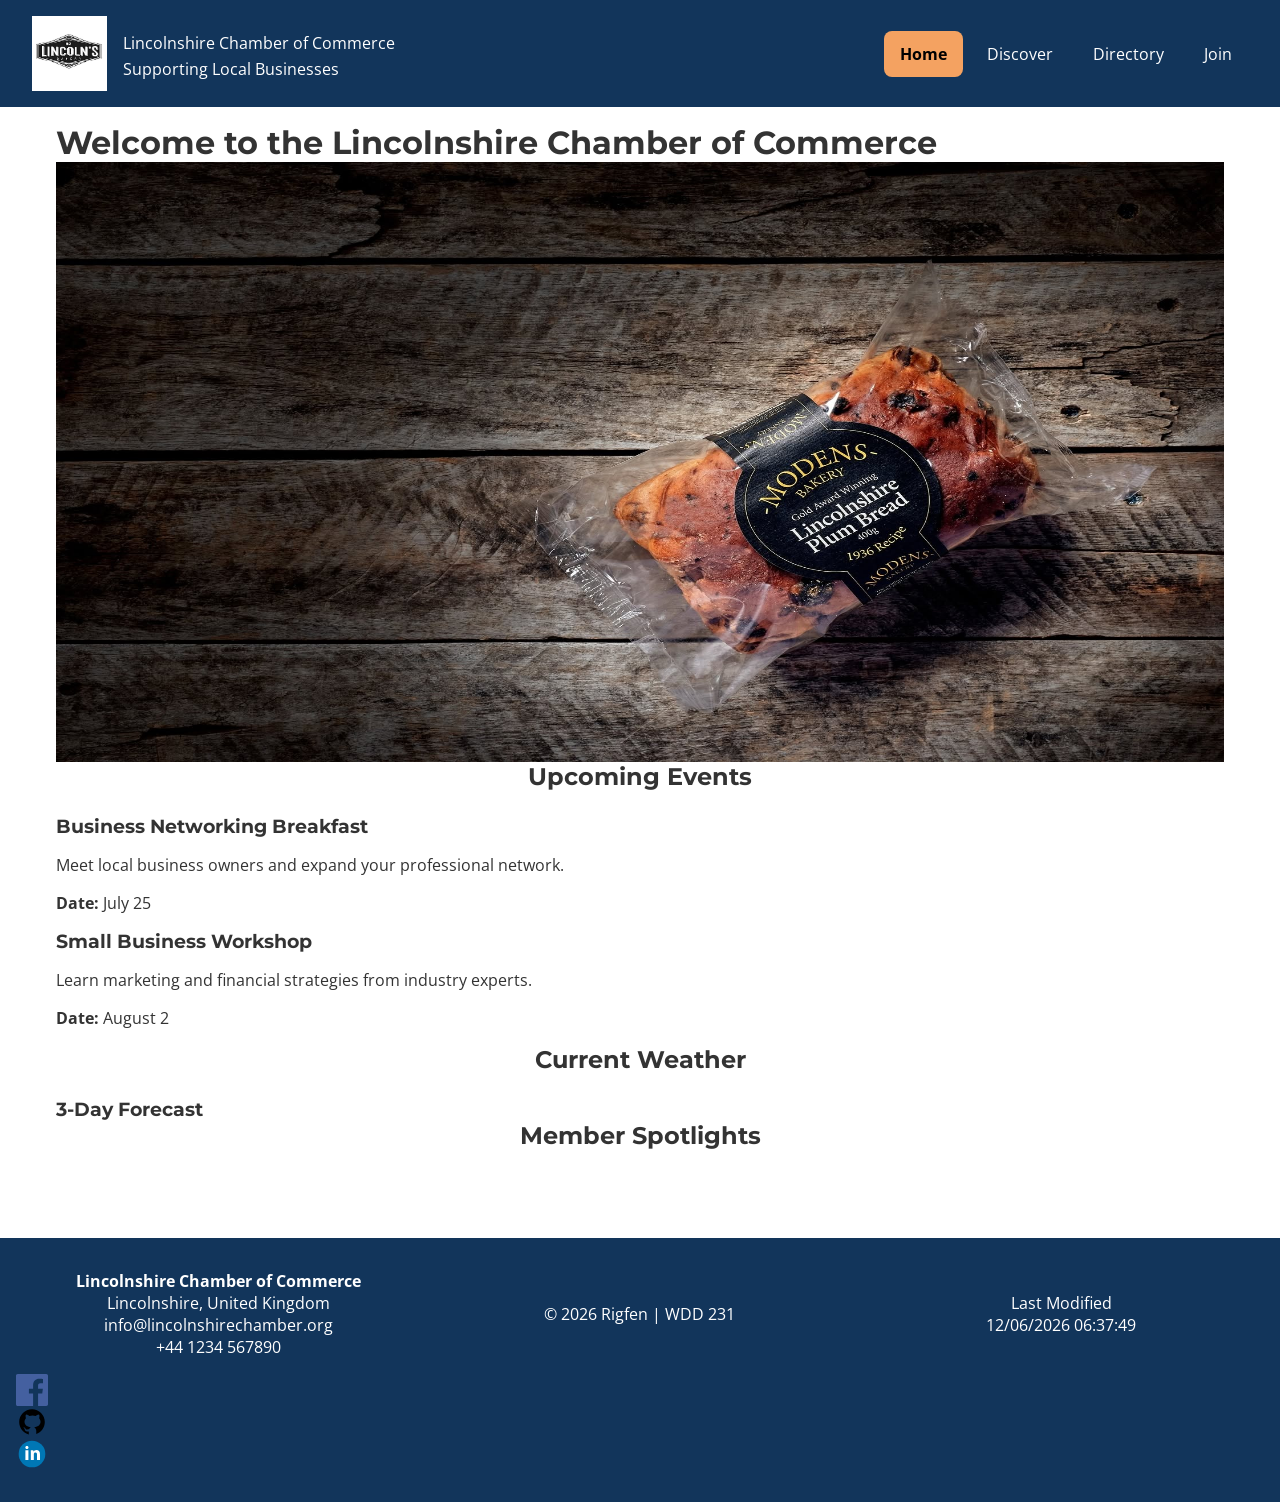
==== chamber/index.html @ 38b5d137 "here we go again" ====
<!DOCTYPE html>
<html lang="en">

<head>

    <meta charset="UTF-8">
    <meta name="viewport" content="width=device-width, initial-scale=1.0">

    <title>Home | Lincolnshire Chamber of Commerce</title>

    <meta name="description" content="Welcome to the Lincolnshire Chamber of Commerce. Discover local businesses, community events, current weather, and opportunities to grow your business.">

    <meta name="author" content="Jared Larsen">

    <!-- Open Graph -->
    <meta property="og:title" content="Lincolnshire Chamber of Commerce">
    <meta property="og:description" content="Supporting local businesses and strengthening our community.">
    <meta property="og:image" content="https://rigfen.github.io/wdd231/chamber/images/hero.webp">
    <meta property="og:url" content="https://rigfen.github.io/wdd231/chamber/index.html">
    <meta property="og:type" content="website">

    <!-- Favicon -->
    <link rel="icon" href="images/favicon.ico" type="image/x-icon">

    <!-- Google Fonts -->
    <link rel="preconnect" href="https://fonts.googleapis.com">
    <link rel="preconnect" href="https://fonts.gstatic.com" crossorigin>

    <link href="https://fonts.googleapis.com/css2?family=Montserrat:wght@600;700&family=Open+Sans:wght@400;600&display=swap" rel="stylesheet">

    <!-- CSS -->
    <link rel="stylesheet" href="styles/normalize.css">
    <link rel="stylesheet" href="styles/small.css">
    <link rel="stylesheet" href="styles/larger.css">

    <!-- JavaScript -->
    <script src="scripts/navigation.js" defer></script>
    <script src="scripts/date.js" defer></script>
    <script src="scripts/weather.js" defer></script>
    <script src="scripts/spotlights.js" defer></script>

</head>

<body>

<header>

    <div class="logo-container">

        <img
            src="images/logo.webp"
            alt="Lincolnshire Chamber of Commerce Logo"
            width="75"
            height="75">

        <div>
            <p class="site-name">Lincolnshire Chamber of Commerce</p>
            <p>Supporting Local Businesses</p>
        </div>

    </div>

    <button id="menu" aria-label="Open Navigation Menu"></button>

    <nav>

        <ul class="navigation">

            <li><a class="active" href="index.html">Home</a></li>

            <li><a href="discover.html">Discover</a></li>

            <li><a href="chamber/directory.html">Directory</a></li>

            <li><a href="join.html">Join</a></li>

        </ul>

    </nav>

</header>

<main>

    <h1>Welcome to the Lincolnshire Chamber of Commerce</h1>

    <!-- Hero -->

     <section class="hero">



        <picture>



            <source

                srcset="images/large-bread.webp"

                media="(min-width: 900px)">



            <img

                src="images/small-bread.webp"

                alt="Downtown Lincolnshire"

                width="1200"

                height="600">



        </picture>

    </section>

    <!-- Main Grid -->

    <section class="home-grid">

        <!-- Events -->

        <section class="events">

            <h2>Upcoming Events</h2>

            <article>

                <h3>Business Networking Breakfast</h3>

                <p>
                    Meet local business owners and expand your professional network.
                </p>

                <p>
                    <strong>Date:</strong> July 25
                </p>

            </article>

            <article>

                <h3>Small Business Workshop</h3>

                <p>
                    Learn marketing and financial strategies from industry experts.
                </p>

                <p>
                    <strong>Date:</strong> August 2
                </p>

            </article>

        </section>

        <!-- Weather -->

        <section class="weather">

            <h2>Current Weather</h2>

            <div id="current-weather"></div>

            <h3>3-Day Forecast</h3>

            <div id="forecast"></div>

        </section>

        <!-- Spotlights -->

        <section class="spotlights">

            <h2>Member Spotlights</h2>

            <div id="spotlight-cards">

                <!-- JavaScript inserts spotlight cards here -->

            </div>

        </section>

    </section>

</main>

<footer>

    <div>

        <strong>Lincolnshire Chamber of Commerce</strong><br>

        Lincolnshire, United Kingdom<br>

        info@lincolnshirechamber.org<br>

        +44 1234 567890

    </div>

    <div>

        &copy; <span id="currentyear"></span>

        Rigfen | WDD 231

    </div>

    <div>

        Last Modified<br>

        <span id="lastModified"></span>

    </div>

    <div class="social">

        <a href="https://facebook.com" target="_blank" rel="noopener">

            <img src="images/facebook.svg"
                 alt="Facebook icon"
                 width="32"
                 height="32">

        </a>

        <a href="https://github.com/rigfen" target="_blank" rel="noopener">

            <img src="images/github.svg"
                 alt="GitHub icon"
                 width="32"
                 height="32">

        </a>

        <a href="https://linkedin.com" target="_blank" rel="noopener">

            <img src="images/linkedin.svg"
                 alt="LinkedIn icon"
                 width="32"
                 height="32">

        </a>

    </div>

</footer>

</body>

</html>
---- chamber/styles/small.css ----
/* -------------------- */
/* CSS Variables */
/* -------------------- */

:root {
    --primary: #12355B;
    --secondary: #F4A261;
    --background: #ffffff;
    --surface: #f5f5f5;
    --text: #333333;
    --border: #d9d9d9;

    --heading-font: "Montserrat", sans-serif;
    --body-font: "Open Sans", sans-serif;

    --shadow: 0 3px 8px rgba(0,0,0,.15);
    --radius: 10px;
}

/* -------------------- */
/* Base */
/* -------------------- */

* {
    box-sizing: border-box;
}

body {
    margin: 0;
    font-family: var(--body-font);
    color: var(--text);
    background: var(--background);
}

img {
    max-width: 100%;
    display: block;
}

h1,
h2,
h3 {
    font-family: var(--heading-font);
    margin: 0;
}

a {
    text-decoration: none;
    color: inherit;
}

/* -------------------- */
/* Header */
/* -------------------- */

header {
    background: var(--primary);
    color: white;
    padding: 1rem;
}

.logo-container {
    display: flex;
    align-items: center;
    gap: 1rem;
}

.logo-container p {
    margin: .25rem 0 0;
}

/* -------------------- */
/* Navigation */
/* -------------------- */

#menu {
    margin-top: 1rem;
    background: none;
    border: none;
    color: white;
    font-size: 2rem;
    cursor: pointer;
}

#menu::before {
    content: "☰";
}

#menu.open::before {
    content: "✕";
}

.navigation {
    list-style: none;
    margin: 0;
    padding: 0;
    display: none;
}

.navigation.open {
    display: block;
}

.navigation li {
    border-top: 1px solid rgba(255,255,255,.25);
}

.navigation a {
    display: block;
    padding: 1rem;
    color: white;
    transition: background .3s;
}

.navigation a:hover {
    background: rgba(255,255,255,.2);
}

.navigation .active {
    background: var(--secondary);
    color: black;
    font-weight: bold;
}

/* -------------------- */
/* Main */
/* -------------------- */

main {
    padding: 1rem;
}

main h2 {
    text-align: center;
    margin-bottom: 1.5rem;
}

/* -------------------- */
/* View Buttons */
/* -------------------- */

.menu {
    display: flex;
    justify-content: center;
    gap: 1rem;
    margin-bottom: 2rem;
}

.menu button {
    background: var(--secondary);
    border: none;
    padding: .75rem 1.5rem;
    border-radius: var(--radius);
    cursor: pointer;
    font-weight: bold;
    transition: .3s;
}

.menu button:hover {
    transform: scale(1.05);
}

/* -------------------- */
/* Member Cards */
/* -------------------- */

.grid {
    display: grid;
    gap: 1.5rem;
}

.grid section {
    background: var(--surface);
    border: 1px solid var(--border);
    border-radius: var(--radius);
    padding: 1rem;
    text-align: center;
    box-shadow: var(--shadow);
}

.grid img {
    width: 120px;
    height: auto;
    margin: 0 auto 1rem;
}

.grid h3 {
    color: var(--primary);
}

.grid p {
    margin: .5rem 0;
}

.grid a {
    color: var(--primary);
    font-weight: bold;
}

/* -------------------- */
/* List View */
/* -------------------- */

.list {
    display: flex;
    flex-direction: column;
}

.list section {
    display: grid;
    grid-template-columns: 1fr;
    padding: 1rem;
    border-bottom: 1px solid var(--border);
}

.list section img {
    display: none;
}

.list section:nth-child(even) {
    background: #eeeeee;
}

/* -------------------- */
/* Footer */
/* -------------------- */

footer {
    background: var(--primary);
    color: white;
    text-align: center;
    padding: 2rem 1rem;
    margin-top: 3rem;
}

footer p {
    margin: .5rem 0;
}

#members {
    min-height: 900px;
}

.grid img {
    width: 200px;
    height: 200px;
    object-fit: contain;
}
---- chamber/styles/larger.css ----
@media only screen and (min-width: 768px) {


    header {
        display: grid;
        grid-template-columns: auto 1fr;
        align-items: center;
        padding: 1rem 2rem;
    }

    .logo-container {
        justify-self: start;
    }

    #menu {
        display: none;
    }

    nav {
        justify-self: end;
    }

    .navigation {
        display: flex;
        gap: .5rem;
    }

    .navigation li {
        border: none;
    }

    .navigation a {
        padding: .75rem 1rem;
        border-radius: 8px;
    }

    main {
        max-width: 1200px;
        margin: auto;
    }

    .grid {
        grid-template-columns: repeat(auto-fit, minmax(300px, 1fr));
    }

    .list section {
        grid-template-columns:
            2fr
            2fr
            1.5fr
            2fr
            1fr;

        align-items: center;
        gap: 1rem;
    }

    .list h3 {
        margin: 0;
    }

    .list p {
        margin: 0;
    }


    footer {
        display: grid;
        grid-template-columns: repeat(3, 1fr);
        align-items: center;
        text-align: center;
        gap: 1rem;
    }

}
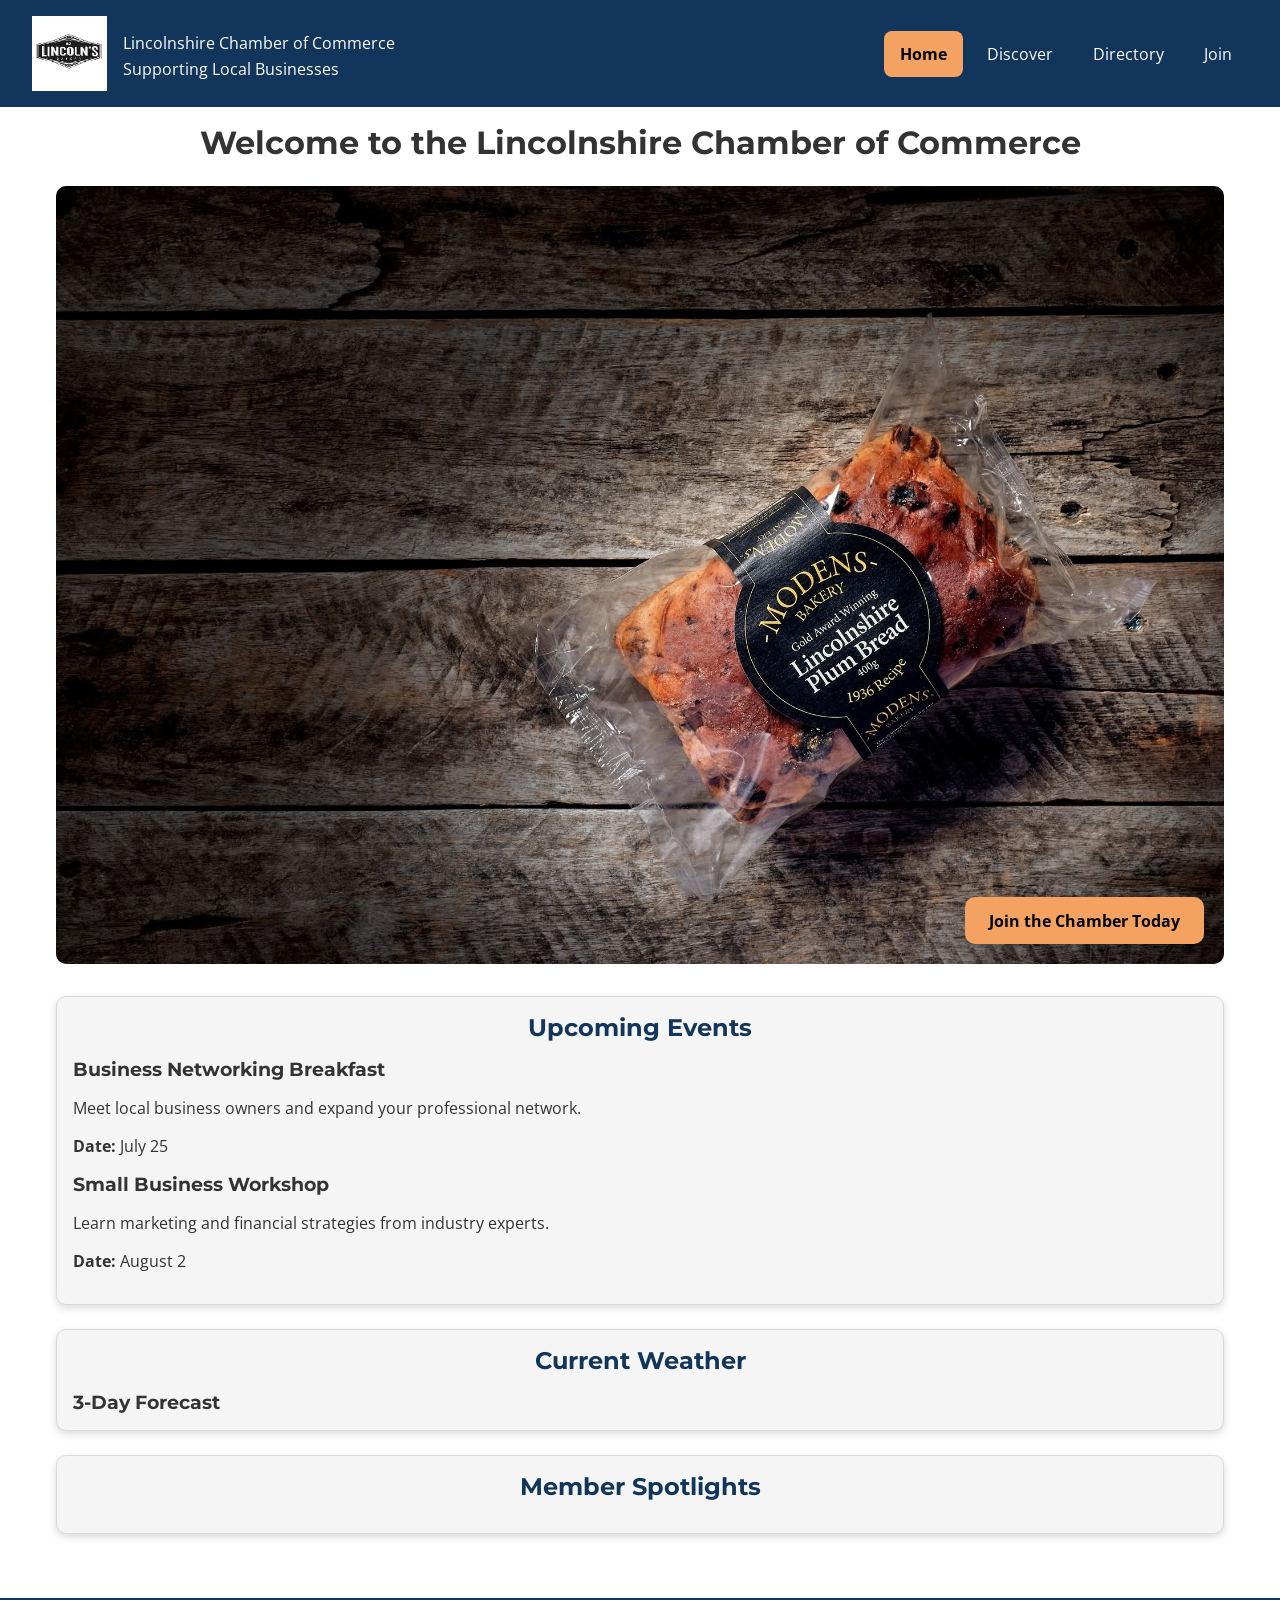
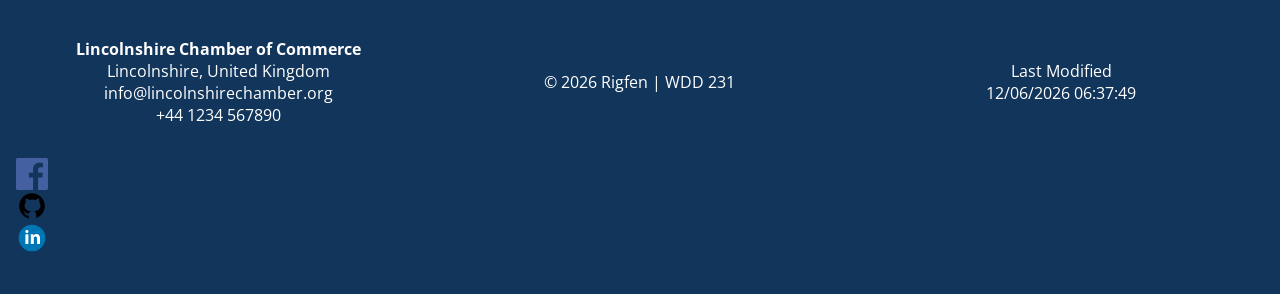
==== commit e987ac85: "changes" ====
--- a/chamber/index.html
+++ b/chamber/index.html
@@ -67,11 +67,8 @@
         <ul class="navigation">
 
             <li><a class="active" href="index.html">Home</a></li>
-
             <li><a href="discover.html">Discover</a></li>
-
-            <li><a href="chamber/directory.html">Directory</a></li>
-
+            <li><a href="directory.html">Directory</a></li>
             <li><a href="join.html">Join</a></li>
 
         </ul>
@@ -116,6 +113,10 @@
 
         </picture>
 
+        <a class="cta-button" href="join.html">
+        Join the Chamber Today
+    </a>   
+    
     </section>
 
     <!-- Main Grid -->
@@ -180,7 +181,6 @@
 
             <div id="spotlight-cards">
 
-                <!-- JavaScript inserts spotlight cards here -->
 
             </div>
 
--- a/chamber/styles/small.css
+++ b/chamber/styles/small.css
@@ -17,10 +17,6 @@
     --radius: 10px;
 }
 
-/* -------------------- */
-/* Base */
-/* -------------------- */
-
 * {
     box-sizing: border-box;
 }
@@ -49,9 +45,7 @@
     color: inherit;
 }
 
-/* -------------------- */
 /* Header */
-/* -------------------- */
 
 header {
     background: var(--primary);
@@ -69,9 +63,7 @@
     margin: .25rem 0 0;
 }
 
-/* -------------------- */
 /* Navigation */
-/* -------------------- */
 
 #menu {
     margin-top: 1rem;
@@ -122,22 +114,77 @@
     font-weight: bold;
 }
 
-/* -------------------- */
 /* Main */
-/* -------------------- */
 
 main {
     padding: 1rem;
 }
 
+main h1,
 main h2 {
     text-align: center;
     margin-bottom: 1.5rem;
 }
 
-/* -------------------- */
+/* Hero */
+
+.hero {
+    position: relative;
+    margin-bottom: 2rem;
+}
+
+.hero picture {
+    display: block;
+}
+
+.hero img {
+    width: 100%;
+    height: auto;
+    display: block;
+    border-radius: var(--radius);
+}
+
+.cta-button {
+    position: absolute;
+    bottom: 20px;
+    right: 20px;
+    background: var(--secondary);
+    color: black;
+    padding: .8rem 1.5rem;
+    border-radius: var(--radius);
+    font-weight: bold;
+    box-shadow: var(--shadow);
+}
+
+.cta-button:hover {
+    background: #e89050;
+}
+
+/* Home Grid */
+
+.home-grid {
+    display: grid;
+    gap: 1.5rem;
+}
+
+.events,
+.weather,
+.spotlights {
+    background: var(--surface);
+    border: 1px solid var(--border);
+    border-radius: var(--radius);
+    padding: 1rem;
+    box-shadow: var(--shadow);
+}
+
+.events h2,
+.weather h2,
+.spotlights h2 {
+    color: var(--primary);
+    margin-bottom: 1rem;
+}
+
 /* View Buttons */
-/* -------------------- */
 
 .menu {
     display: flex;
@@ -160,9 +207,7 @@
     transform: scale(1.05);
 }
 
-/* -------------------- */
 /* Member Cards */
-/* -------------------- */
 
 .grid {
     display: grid;
@@ -178,9 +223,10 @@
     box-shadow: var(--shadow);
 }
 
-.grid img {
-    width: 120px;
-    height: auto;
+.grid section img {
+    width: 150px;
+    height: 150px;
+    object-fit: contain;
     margin: 0 auto 1rem;
 }
 
@@ -197,9 +243,7 @@
     font-weight: bold;
 }
 
-/* -------------------- */
 /* List View */
-/* -------------------- */
 
 .list {
     display: flex;
@@ -221,9 +265,7 @@
     background: #eeeeee;
 }
 
-/* -------------------- */
 /* Footer */
-/* -------------------- */
 
 footer {
     background: var(--primary);
@@ -233,16 +275,13 @@
     margin-top: 3rem;
 }
 
-footer p {
+footer p,
+footer div {
     margin: .5rem 0;
 }
+
+/* Misc */
 
 #members {
     min-height: 900px;
-}
-
-.grid img {
-    width: 200px;
-    height: 200px;
-    object-fit: contain;
 }
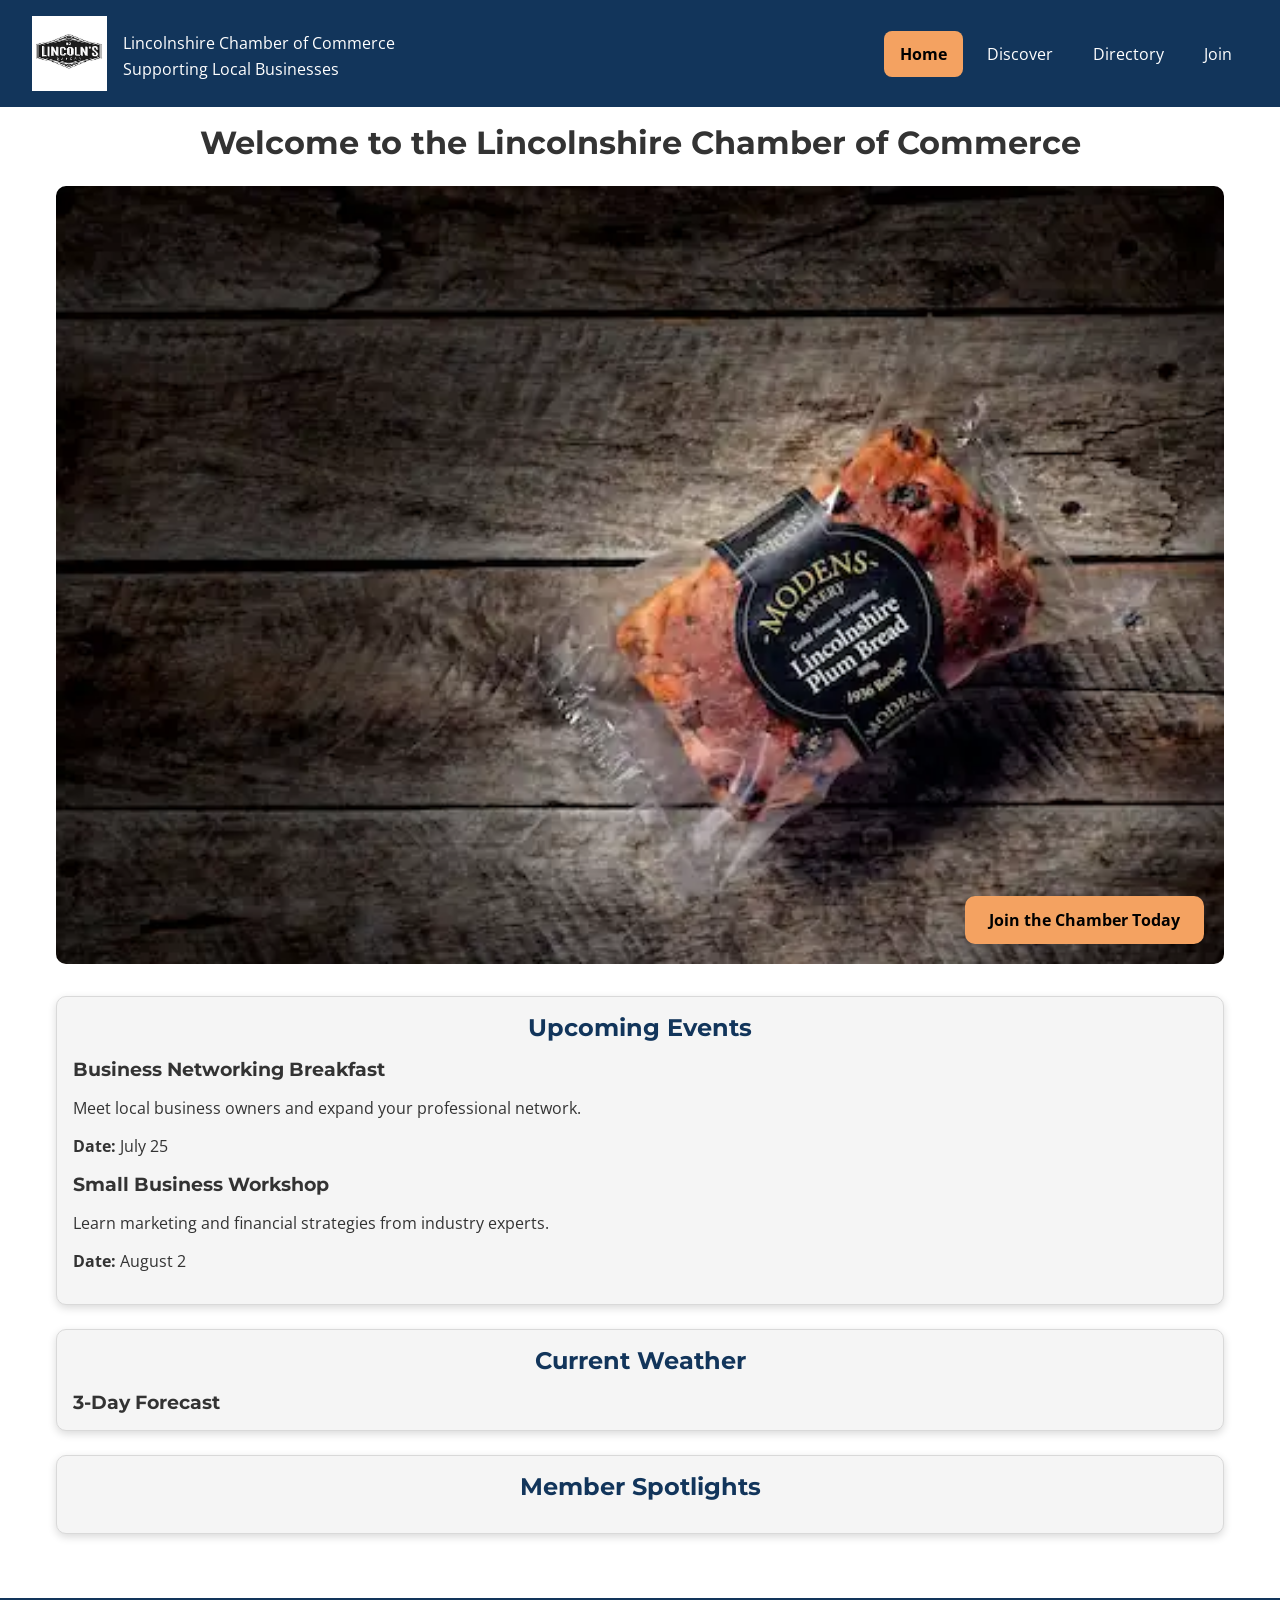
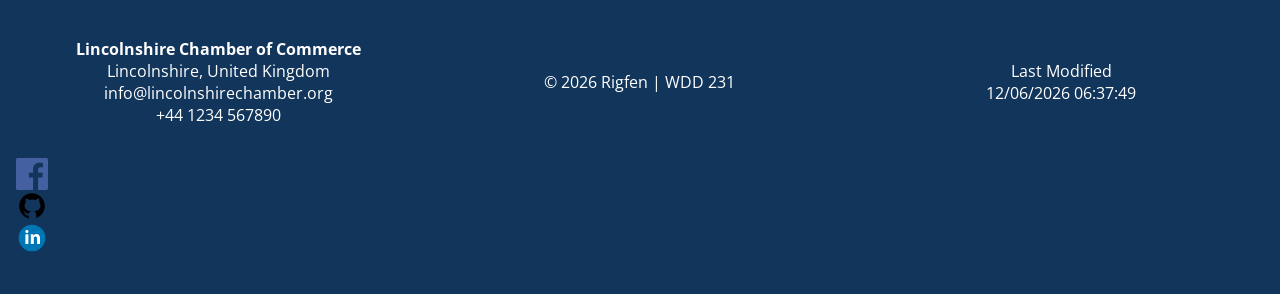
==== commit be1b69e0: "asdf" ====
--- a/chamber/index.html
+++ b/chamber/index.html
@@ -93,7 +93,7 @@
 
             <source
 
-                srcset="images/large-bread.webp"
+                srcset="images/hero.webp"
 
                 media="(min-width: 900px)">
 
@@ -116,7 +116,7 @@
         <a class="cta-button" href="join.html">
         Join the Chamber Today
     </a>   
-    
+
     </section>
 
     <!-- Main Grid -->
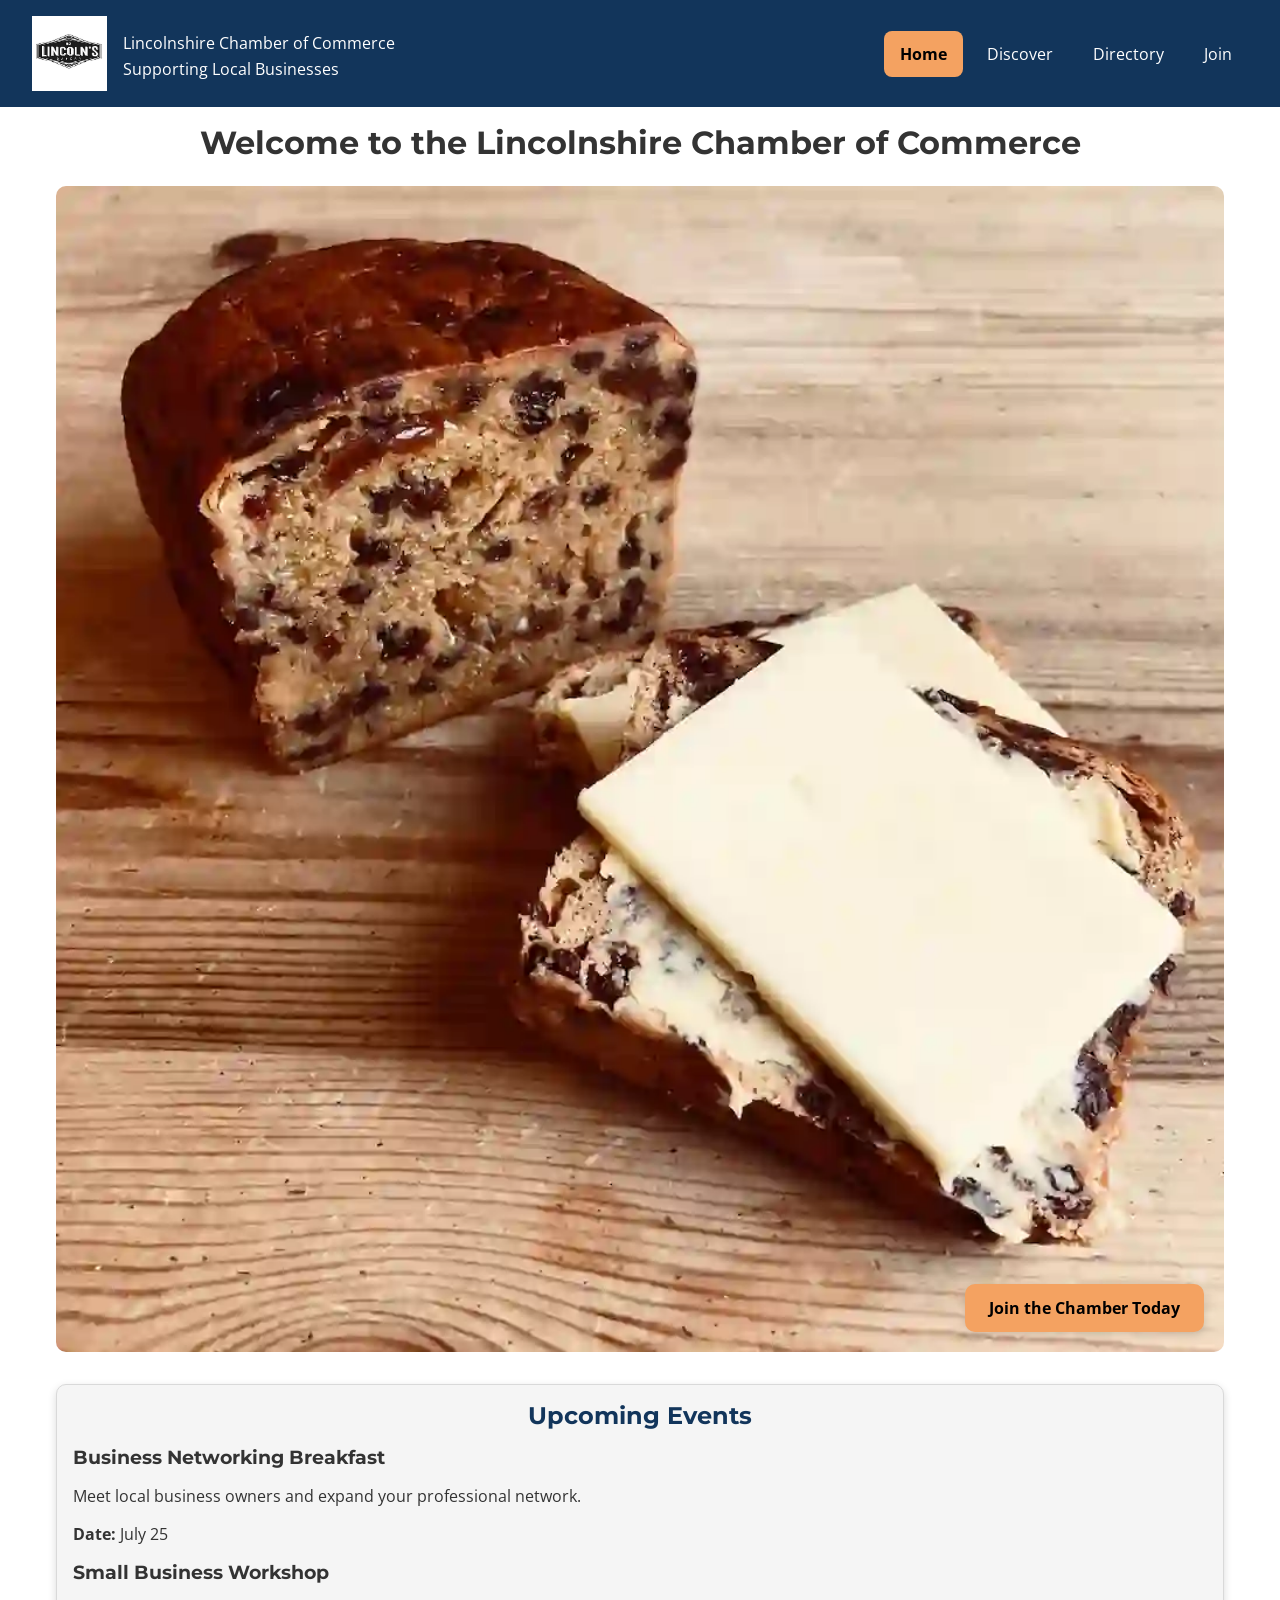
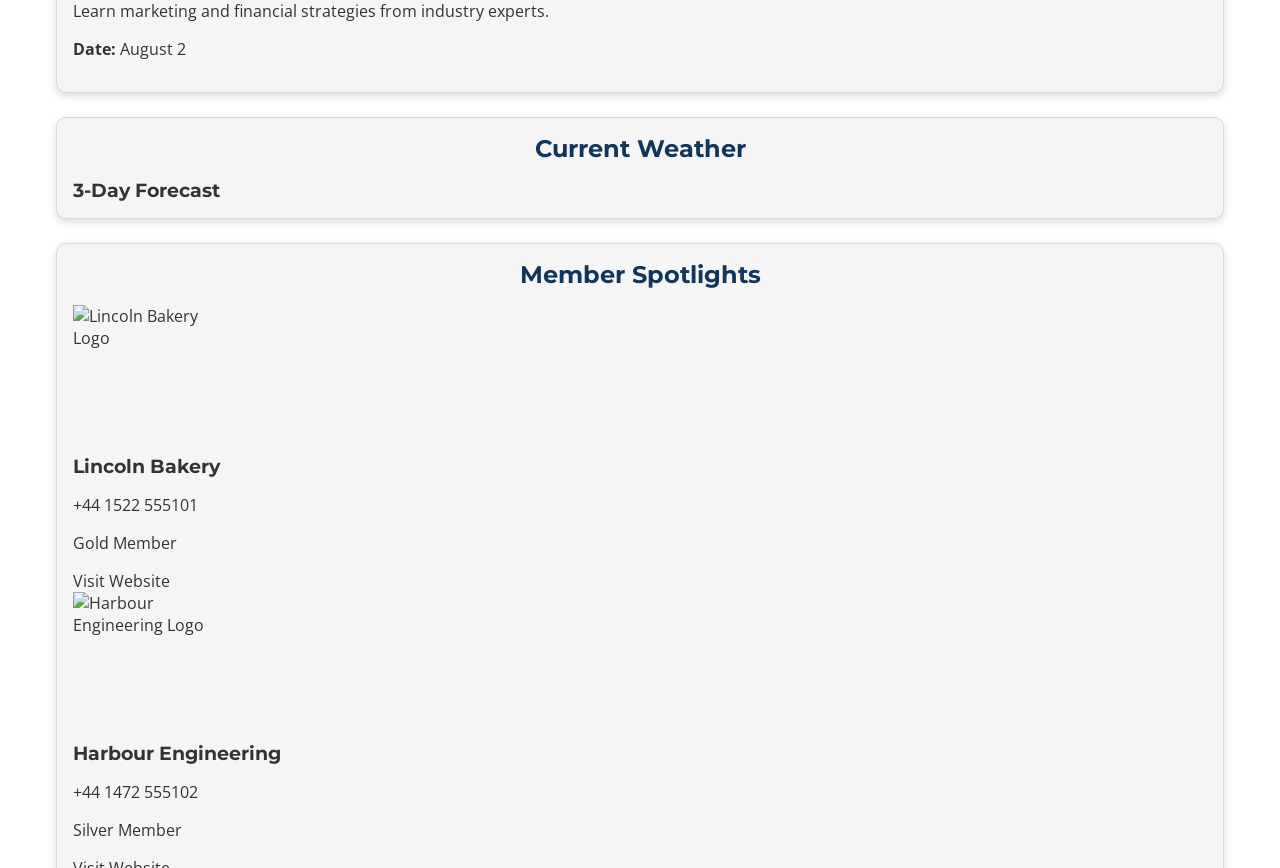
==== commit 5e3b7419: "asdf" ====
--- a/chamber/index.html
+++ b/chamber/index.html
@@ -70,6 +70,7 @@
             <li><a href="discover.html">Discover</a></li>
             <li><a href="directory.html">Directory</a></li>
             <li><a href="join.html">Join</a></li>
+            
 
         </ul>
 
